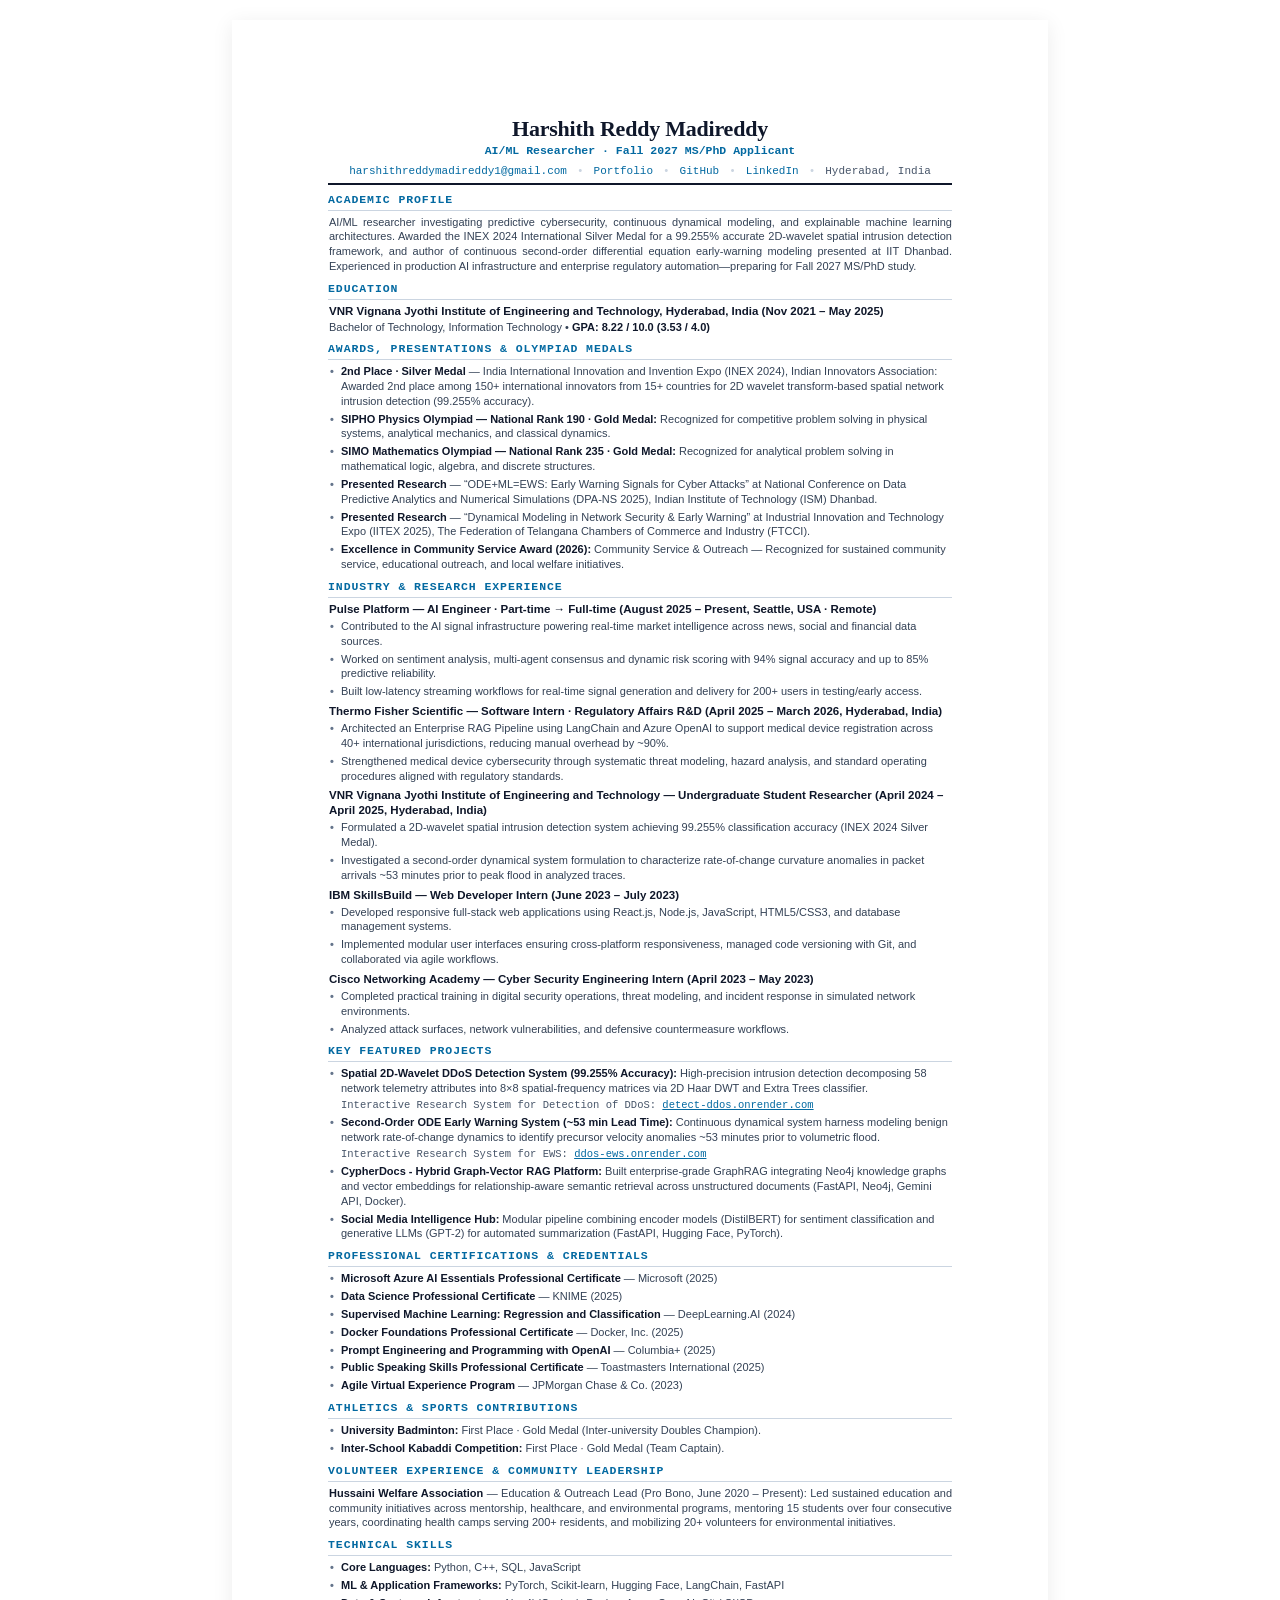
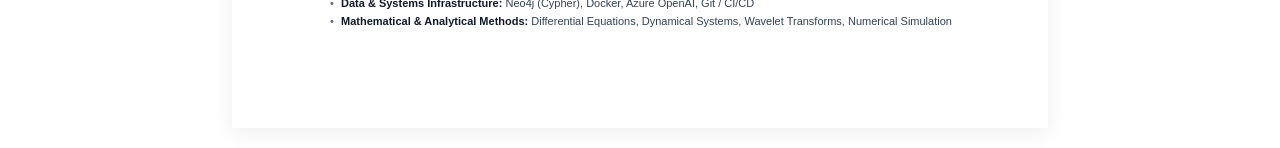
==== scripts/cv_template.html @ e1f2a152 "Add files via upload" ====
<!DOCTYPE html>
<html lang="en">
<head>
  <meta charset="UTF-8">
  <title>Curriculum Vitae — Harshith Reddy Madireddy</title>
  <style>
    @page {
      size: letter;
      margin: 1in;
    }
    *, *::before, *::after {
      box-sizing: border-box;
      margin: 0;
      padding: 0;
    }
    body {
      font-family: -apple-system, BlinkMacSystemFont, "Segoe UI", Roboto, "Helvetica Neue", Arial, sans-serif;
      font-size: 11px;
      line-height: 1.30;
      color: #1e293b;
      background: #ffffff;
      -webkit-font-smoothing: antialiased;
    }
    @media screen {
      body {
        max-width: 8.5in;
        margin: 20px auto;
        padding: 1in;
        background: #ffffff;
        box-shadow: 0 4px 20px rgba(0, 0, 0, 0.08);
      }
    }
    @media print {
      body {
        margin: 0;
        padding: 0;
        background: #ffffff;
      }
    }
    a {
      color: #0369a1;
      text-decoration: none;
    }
    a:hover {
      text-decoration: underline;
    }
    .header {
      text-align: center;
      padding-bottom: 4px;
      margin-bottom: 8px;
      border-bottom: 2px solid #0f172a;
    }
    .name {
      font-family: Georgia, Cambria, "Times New Roman", Times, serif;
      font-size: 22px;
      font-weight: 700;
      letter-spacing: -0.01em;
      color: #0f172a;
      line-height: 1.2;
    }
    .title {
      font-family: ui-monospace, SFMono-Regular, Menlo, Monaco, Consolas, monospace;
      font-size: 11.5px;
      font-weight: 600;
      color: #0369a1;
      margin-top: 2px;
    }
    .contact-bar {
      display: flex;
      flex-wrap: wrap;
      justify-content: center;
      align-items: center;
      gap: 10px;
      margin-top: 5px;
      font-size: 11px;
      color: #475569;
      font-family: ui-monospace, SFMono-Regular, Menlo, Monaco, Consolas, monospace;
    }
    .contact-bar span.sep {
      color: #cbd5e1;
    }
    .section {
      margin-bottom: 8px;
    }
    .section-title {
      font-family: ui-monospace, SFMono-Regular, Menlo, Monaco, Consolas, monospace;
      font-size: 11.5px;
      font-weight: 700;
      text-transform: uppercase;
      letter-spacing: 0.08em;
      color: #0369a1;
      padding-bottom: 2px;
      margin-bottom: 4px;
      border-bottom: 1px solid #cbd5e1;
    }
    .section-content {
      padding-left: 1px;
    }
    p.profile-text {
      text-align: justify;
      color: #334155;
      font-size: 11px;
      line-height: 1.35;
    }
    .item {
      margin-bottom: 5px;
      page-break-inside: avoid;
    }
    .item:last-child {
      margin-bottom: 0;
    }
    .item-header {
      display: flex;
      justify-content: space-between;
      align-items: baseline;
      font-size: 11.5px;
      font-weight: 700;
      color: #0f172a;
    }
    .item-subtitle {
      font-size: 11px;
      color: #334155;
      margin-top: 1px;
    }
    ul.cv-list {
      list-style-type: none;
      padding-left: 0;
      margin-top: 2px;
    }
    ul.cv-list li {
      position: relative;
      padding-left: 12px;
      margin-bottom: 3px;
      font-size: 11px;
      color: #334155;
      line-height: 1.35;
    }
    ul.cv-list li::before {
      content: "•";
      position: absolute;
      left: 1px;
      color: #64748b;
      font-weight: bold;
    }
    .strong-title {
      color: #0f172a;
      font-weight: 600;
    }
    .project-link {
      margin-top: 2px;
      font-family: ui-monospace, SFMono-Regular, Menlo, Monaco, Consolas, monospace;
      font-size: 10.5px;
      color: #475569;
    }
    .project-link a {
      color: #0369a1;
      text-decoration: underline;
    }
  </style>
</head>
<body>

  <!-- HEADER -->
  <header class="header">
    <h1 class="name">Harshith Reddy Madireddy</h1>
    <div class="title">AI/ML Researcher · Fall 2027 MS/PhD Applicant</div>
    <div class="contact-bar">
      <span><a href="mailto:harshithreddymadireddy1@gmail.com">harshithreddymadireddy1@gmail.com</a></span>
      <span class="sep">•</span>
      <span><a href="https://harshithreddymadireddy.github.io/portfolio/" target="_blank">Portfolio</a></span>
      <span class="sep">•</span>
      <span><a href="https://github.com/harshithreddymadireddy" target="_blank">GitHub</a></span>
      <span class="sep">•</span>
      <span><a href="https://www.linkedin.com/in/harshith-reddy-madireddy" target="_blank">LinkedIn</a></span>
      <span class="sep">•</span>
      <span>Hyderabad, India</span>
    </div>
  </header>

  <!-- ACADEMIC PROFILE -->
  <section class="section">
    <div class="section-title">Academic Profile</div>
    <div class="section-content">
      <p class="profile-text">
        AI/ML researcher investigating predictive cybersecurity, continuous dynamical modeling, and explainable machine learning architectures. Awarded the INEX 2024 International Silver Medal for a 99.255% accurate 2D-wavelet spatial intrusion detection framework, and author of continuous second-order differential equation early-warning modeling presented at IIT Dhanbad. Experienced in production AI infrastructure and enterprise regulatory automation—preparing for Fall 2027 MS/PhD study.
      </p>
    </div>
  </section>

  <!-- EDUCATION -->
  <section class="section">
    <div class="section-title">Education</div>
    <div class="section-content">
      <div class="item">
        <div class="item-header">
          <span>VNR Vignana Jyothi Institute of Engineering and Technology, Hyderabad, India (Nov 2021 – May 2025)</span>
        </div>
        <div class="item-subtitle">
          Bachelor of Technology, Information Technology • <strong class="strong-title">GPA: 8.22 / 10.0 (3.53 / 4.0)</strong>
        </div>
      </div>
    </div>
  </section>

  <!-- AWARDS, PRESENTATIONS & OLYMPIAD MEDALS -->
  <section class="section">
    <div class="section-title">Awards, Presentations &amp; Olympiad Medals</div>
    <div class="section-content">
      <ul class="cv-list">
        <li><strong class="strong-title">2nd Place · Silver Medal</strong> — India International Innovation and Invention Expo (INEX 2024), Indian Innovators Association: Awarded 2nd place among 150+ international innovators from 15+ countries for 2D wavelet transform-based spatial network intrusion detection (99.255% accuracy).</li>
        <li><strong class="strong-title">SIPHO Physics Olympiad — National Rank 190 · Gold Medal:</strong> Recognized for competitive problem solving in physical systems, analytical mechanics, and classical dynamics.</li>
        <li><strong class="strong-title">SIMO Mathematics Olympiad — National Rank 235 · Gold Medal:</strong> Recognized for analytical problem solving in mathematical logic, algebra, and discrete structures.</li>
        <li><strong class="strong-title">Presented Research</strong> — “ODE+ML=EWS: Early Warning Signals for Cyber Attacks” at National Conference on Data Predictive Analytics and Numerical Simulations (DPA-NS 2025), Indian Institute of Technology (ISM) Dhanbad.</li>
        <li><strong class="strong-title">Presented Research</strong> — “Dynamical Modeling in Network Security &amp; Early Warning” at Industrial Innovation and Technology Expo (IITEX 2025), The Federation of Telangana Chambers of Commerce and Industry (FTCCI).</li>
        <li><strong class="strong-title">Excellence in Community Service Award (2026):</strong> Community Service &amp; Outreach — Recognized for sustained community service, educational outreach, and local welfare initiatives.</li>
      </ul>
    </div>
  </section>

  <!-- INDUSTRY & RESEARCH EXPERIENCE -->
  <section class="section">
    <div class="section-title">Industry &amp; Research Experience</div>
    <div class="section-content">

      <div class="item">
        <div class="item-header">
          <span>Pulse Platform — AI Engineer · Part-time → Full-time (August 2025 – Present, Seattle, USA · Remote)</span>
        </div>
        <ul class="cv-list">
          <li>Contributed to the AI signal infrastructure powering real-time market intelligence across news, social and financial data sources.</li>
          <li>Worked on sentiment analysis, multi-agent consensus and dynamic risk scoring with 94% signal accuracy and up to 85% predictive reliability.</li>
          <li>Built low-latency streaming workflows for real-time signal generation and delivery for 200+ users in testing/early access.</li>
        </ul>
      </div>

      <div class="item">
        <div class="item-header">
          <span>Thermo Fisher Scientific — Software Intern · Regulatory Affairs R&amp;D (April 2025 – March 2026, Hyderabad, India)</span>
        </div>
        <ul class="cv-list">
          <li>Architected an Enterprise RAG Pipeline using LangChain and Azure OpenAI to support medical device registration across 40+ international jurisdictions, reducing manual overhead by ~90%.</li>
          <li>Strengthened medical device cybersecurity through systematic threat modeling, hazard analysis, and standard operating procedures aligned with regulatory standards.</li>
        </ul>
      </div>

      <div class="item">
        <div class="item-header">
          <span>VNR Vignana Jyothi Institute of Engineering and Technology — Undergraduate Student Researcher (April 2024 – April 2025, Hyderabad, India)</span>
        </div>
        <ul class="cv-list">
          <li>Formulated a 2D-wavelet spatial intrusion detection system achieving 99.255% classification accuracy (INEX 2024 Silver Medal).</li>
          <li>Investigated a second-order dynamical system formulation to characterize rate-of-change curvature anomalies in packet arrivals ~53 minutes prior to peak flood in analyzed traces.</li>
        </ul>
      </div>

      <div class="item">
        <div class="item-header">
          <span>IBM SkillsBuild — Web Developer Intern (June 2023 – July 2023)</span>
        </div>
        <ul class="cv-list">
          <li>Developed responsive full-stack web applications using React.js, Node.js, JavaScript, HTML5/CSS3, and database management systems.</li>
          <li>Implemented modular user interfaces ensuring cross-platform responsiveness, managed code versioning with Git, and collaborated via agile workflows.</li>
        </ul>
      </div>

      <div class="item">
        <div class="item-header">
          <span>Cisco Networking Academy — Cyber Security Engineering Intern (April 2023 – May 2023)</span>
        </div>
        <ul class="cv-list">
          <li>Completed practical training in digital security operations, threat modeling, and incident response in simulated network environments.</li>
          <li>Analyzed attack surfaces, network vulnerabilities, and defensive countermeasure workflows.</li>
        </ul>
      </div>

    </div>
  </section>

  <!-- KEY FEATURED PROJECTS -->
  <section class="section">
    <div class="section-title">Key Featured Projects</div>
    <div class="section-content">
      <ul class="cv-list">
        <li>
          <strong class="strong-title">Spatial 2D-Wavelet DDoS Detection System (99.255% Accuracy):</strong> High-precision intrusion detection decomposing 58 network telemetry attributes into 8×8 spatial-frequency matrices via 2D Haar DWT and Extra Trees classifier.
          <div class="project-link">Interactive Research System for Detection of DDoS: <a href="https://detect-ddos.onrender.com" target="_blank">detect-ddos.onrender.com</a></div>
        </li>
        <li>
          <strong class="strong-title">Second-Order ODE Early Warning System (~53 min Lead Time):</strong> Continuous dynamical system harness modeling benign network rate-of-change dynamics to identify precursor velocity anomalies ~53 minutes prior to volumetric flood.
          <div class="project-link">Interactive Research System for EWS: <a href="https://ddos-ews.onrender.com" target="_blank">ddos-ews.onrender.com</a></div>
        </li>
        <li>
          <strong class="strong-title">CypherDocs - Hybrid Graph-Vector RAG Platform:</strong> Built enterprise-grade GraphRAG integrating Neo4j knowledge graphs and vector embeddings for relationship-aware semantic retrieval across unstructured documents (FastAPI, Neo4j, Gemini API, Docker).
        </li>
        <li>
          <strong class="strong-title">Social Media Intelligence Hub:</strong> Modular pipeline combining encoder models (DistilBERT) for sentiment classification and generative LLMs (GPT-2) for automated summarization (FastAPI, Hugging Face, PyTorch).
        </li>
      </ul>
    </div>
  </section>

  <!-- PROFESSIONAL CERTIFICATIONS & CREDENTIALS -->
  <section class="section">
    <div class="section-title">Professional Certifications &amp; Credentials</div>
    <div class="section-content">
      <ul class="cv-list">
        <li><strong class="strong-title">Microsoft Azure AI Essentials Professional Certificate</strong> — Microsoft (2025)</li>
        <li><strong class="strong-title">Data Science Professional Certificate</strong> — KNIME (2025)</li>
        <li><strong class="strong-title">Supervised Machine Learning: Regression and Classification</strong> — DeepLearning.AI (2024)</li>
        <li><strong class="strong-title">Docker Foundations Professional Certificate</strong> — Docker, Inc. (2025)</li>
        <li><strong class="strong-title">Prompt Engineering and Programming with OpenAI</strong> — Columbia+ (2025)</li>
        <li><strong class="strong-title">Public Speaking Skills Professional Certificate</strong> — Toastmasters International (2025)</li>
        <li><strong class="strong-title">Agile Virtual Experience Program</strong> — JPMorgan Chase &amp; Co. (2023)</li>
      </ul>
    </div>
  </section>

  <!-- ATHLETICS & SPORTS CONTRIBUTIONS -->
  <section class="section">
    <div class="section-title">Athletics &amp; Sports Contributions</div>
    <div class="section-content">
      <ul class="cv-list">
        <li><strong class="strong-title">University Badminton:</strong> First Place · Gold Medal (Inter-university Doubles Champion).</li>
        <li><strong class="strong-title">Inter-School Kabaddi Competition:</strong> First Place · Gold Medal (Team Captain).</li>
      </ul>
    </div>
  </section>

  <!-- VOLUNTEER EXPERIENCE & COMMUNITY LEADERSHIP -->
  <section class="section">
    <div class="section-title">Volunteer Experience &amp; Community Leadership</div>
    <div class="section-content">
      <div class="item">
        <p class="profile-text">
          <strong class="strong-title">Hussaini Welfare Association</strong> — Education &amp; Outreach Lead (Pro Bono, June 2020 – Present): Led sustained education and community initiatives across mentorship, healthcare, and environmental programs, mentoring 15 students over four consecutive years, coordinating health camps serving 200+ residents, and mobilizing 20+ volunteers for environmental initiatives.
        </p>
      </div>
    </div>
  </section>

  <!-- TECHNICAL SKILLS -->
  <section class="section" style="margin-bottom: 0;">
    <div class="section-title">Technical Skills</div>
    <div class="section-content">
      <ul class="cv-list">
        <li><strong class="strong-title">Core Languages:</strong> Python, C++, SQL, JavaScript</li>
        <li><strong class="strong-title">ML &amp; Application Frameworks:</strong> PyTorch, Scikit-learn, Hugging Face, LangChain, FastAPI</li>
        <li><strong class="strong-title">Data &amp; Systems Infrastructure:</strong> Neo4j (Cypher), Docker, Azure OpenAI, Git / CI/CD</li>
        <li><strong class="strong-title">Mathematical &amp; Analytical Methods:</strong> Differential Equations, Dynamical Systems, Wavelet Transforms, Numerical Simulation</li>
      </ul>
    </div>
  </section>

</body>
</html>
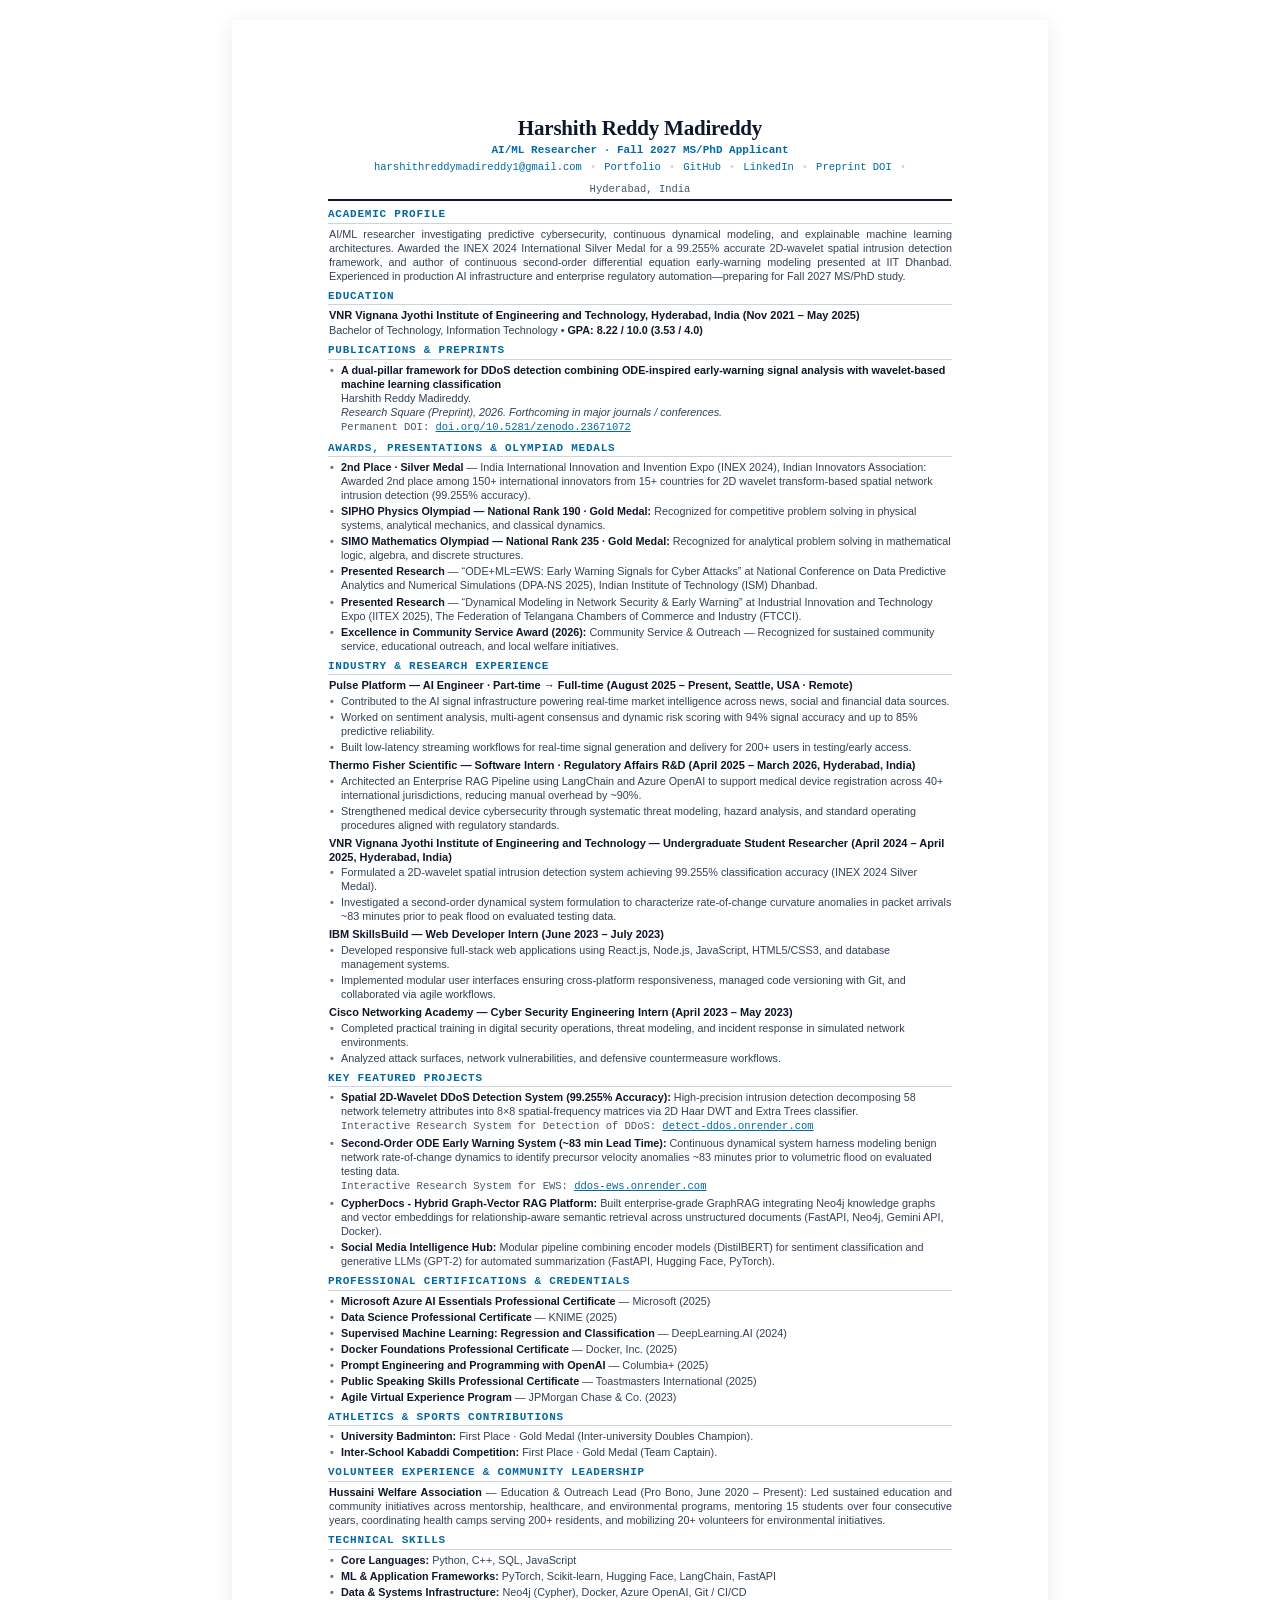
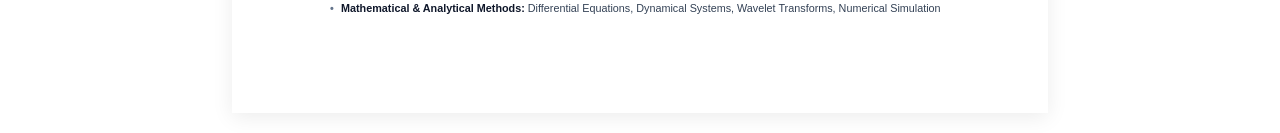
==== commit e025e2f7: "Add files via upload" ====
--- a/scripts/cv_template.html
+++ b/scripts/cv_template.html
@@ -15,8 +15,8 @@
     }
     body {
       font-family: -apple-system, BlinkMacSystemFont, "Segoe UI", Roboto, "Helvetica Neue", Arial, sans-serif;
-      font-size: 11px;
-      line-height: 1.30;
+      font-size: 10.8px;
+      line-height: 1.28;
       color: #1e293b;
       background: #ffffff;
       -webkit-font-smoothing: antialiased;
@@ -46,13 +46,13 @@
     }
     .header {
       text-align: center;
-      padding-bottom: 4px;
-      margin-bottom: 8px;
+      padding-bottom: 3px;
+      margin-bottom: 6px;
       border-bottom: 2px solid #0f172a;
     }
     .name {
       font-family: Georgia, Cambria, "Times New Roman", Times, serif;
-      font-size: 22px;
+      font-size: 21px;
       font-weight: 700;
       letter-spacing: -0.01em;
       color: #0f172a;
@@ -60,7 +60,7 @@
     }
     .title {
       font-family: ui-monospace, SFMono-Regular, Menlo, Monaco, Consolas, monospace;
-      font-size: 11.5px;
+      font-size: 11px;
       font-weight: 600;
       color: #0369a1;
       margin-top: 2px;
@@ -70,9 +70,9 @@
       flex-wrap: wrap;
       justify-content: center;
       align-items: center;
-      gap: 10px;
-      margin-top: 5px;
-      font-size: 11px;
+      gap: 8px;
+      margin-top: 4px;
+      font-size: 10.5px;
       color: #475569;
       font-family: ui-monospace, SFMono-Regular, Menlo, Monaco, Consolas, monospace;
     }
@@ -80,17 +80,17 @@
       color: #cbd5e1;
     }
     .section {
-      margin-bottom: 8px;
+      margin-bottom: 6px;
     }
     .section-title {
       font-family: ui-monospace, SFMono-Regular, Menlo, Monaco, Consolas, monospace;
-      font-size: 11.5px;
+      font-size: 11px;
       font-weight: 700;
       text-transform: uppercase;
-      letter-spacing: 0.08em;
+      letter-spacing: 0.07em;
       color: #0369a1;
-      padding-bottom: 2px;
-      margin-bottom: 4px;
+      padding-bottom: 1.5px;
+      margin-bottom: 3px;
       border-bottom: 1px solid #cbd5e1;
     }
     .section-content {
@@ -99,11 +99,11 @@
     p.profile-text {
       text-align: justify;
       color: #334155;
-      font-size: 11px;
-      line-height: 1.35;
+      font-size: 10.8px;
+      line-height: 1.30;
     }
     .item {
-      margin-bottom: 5px;
+      margin-bottom: 4px;
       page-break-inside: avoid;
     }
     .item:last-child {
@@ -113,27 +113,27 @@
       display: flex;
       justify-content: space-between;
       align-items: baseline;
-      font-size: 11.5px;
+      font-size: 11px;
       font-weight: 700;
       color: #0f172a;
     }
     .item-subtitle {
-      font-size: 11px;
+      font-size: 10.8px;
       color: #334155;
       margin-top: 1px;
     }
     ul.cv-list {
       list-style-type: none;
       padding-left: 0;
-      margin-top: 2px;
+      margin-top: 1.5px;
     }
     ul.cv-list li {
       position: relative;
       padding-left: 12px;
-      margin-bottom: 3px;
-      font-size: 11px;
+      margin-bottom: 2px;
+      font-size: 10.8px;
       color: #334155;
-      line-height: 1.35;
+      line-height: 1.30;
     }
     ul.cv-list li::before {
       content: "•";
@@ -173,6 +173,8 @@
       <span class="sep">•</span>
       <span><a href="https://www.linkedin.com/in/harshith-reddy-madireddy" target="_blank">LinkedIn</a></span>
       <span class="sep">•</span>
+      <span><a href="https://doi.org/10.5281/zenodo.23671072" target="_blank">Preprint DOI</a></span>
+      <span class="sep">•</span>
       <span>Hyderabad, India</span>
     </div>
   </header>
@@ -199,6 +201,21 @@
           Bachelor of Technology, Information Technology • <strong class="strong-title">GPA: 8.22 / 10.0 (3.53 / 4.0)</strong>
         </div>
       </div>
+    </div>
+  </section>
+
+  <!-- PUBLICATIONS & PREPRINTS -->
+  <section class="section">
+    <div class="section-title">Publications &amp; Preprints</div>
+    <div class="section-content">
+      <ul class="cv-list">
+        <li>
+          <strong class="strong-title">A dual-pillar framework for DDoS detection combining ODE-inspired early-warning signal analysis with wavelet-based machine learning classification</strong><br />
+          Harshith Reddy Madireddy.<br />
+          <em>Research Square (Preprint), 2026. Forthcoming in major journals / conferences.</em>
+          <div class="project-link">Permanent DOI: <a href="https://doi.org/10.5281/zenodo.23671072" target="_blank">doi.org/10.5281/zenodo.23671072</a></div>
+        </li>
+      </ul>
     </div>
   </section>
 
@@ -249,7 +266,7 @@
         </div>
         <ul class="cv-list">
           <li>Formulated a 2D-wavelet spatial intrusion detection system achieving 99.255% classification accuracy (INEX 2024 Silver Medal).</li>
-          <li>Investigated a second-order dynamical system formulation to characterize rate-of-change curvature anomalies in packet arrivals ~53 minutes prior to peak flood in analyzed traces.</li>
+          <li>Investigated a second-order dynamical system formulation to characterize rate-of-change curvature anomalies in packet arrivals ~83 minutes prior to peak flood on evaluated testing data.</li>
         </ul>
       </div>
 
@@ -286,7 +303,7 @@
           <div class="project-link">Interactive Research System for Detection of DDoS: <a href="https://detect-ddos.onrender.com" target="_blank">detect-ddos.onrender.com</a></div>
         </li>
         <li>
-          <strong class="strong-title">Second-Order ODE Early Warning System (~53 min Lead Time):</strong> Continuous dynamical system harness modeling benign network rate-of-change dynamics to identify precursor velocity anomalies ~53 minutes prior to volumetric flood.
+          <strong class="strong-title">Second-Order ODE Early Warning System (~83 min Lead Time):</strong> Continuous dynamical system harness modeling benign network rate-of-change dynamics to identify precursor velocity anomalies ~83 minutes prior to volumetric flood on evaluated testing data.
           <div class="project-link">Interactive Research System for EWS: <a href="https://ddos-ews.onrender.com" target="_blank">ddos-ews.onrender.com</a></div>
         </li>
         <li>
